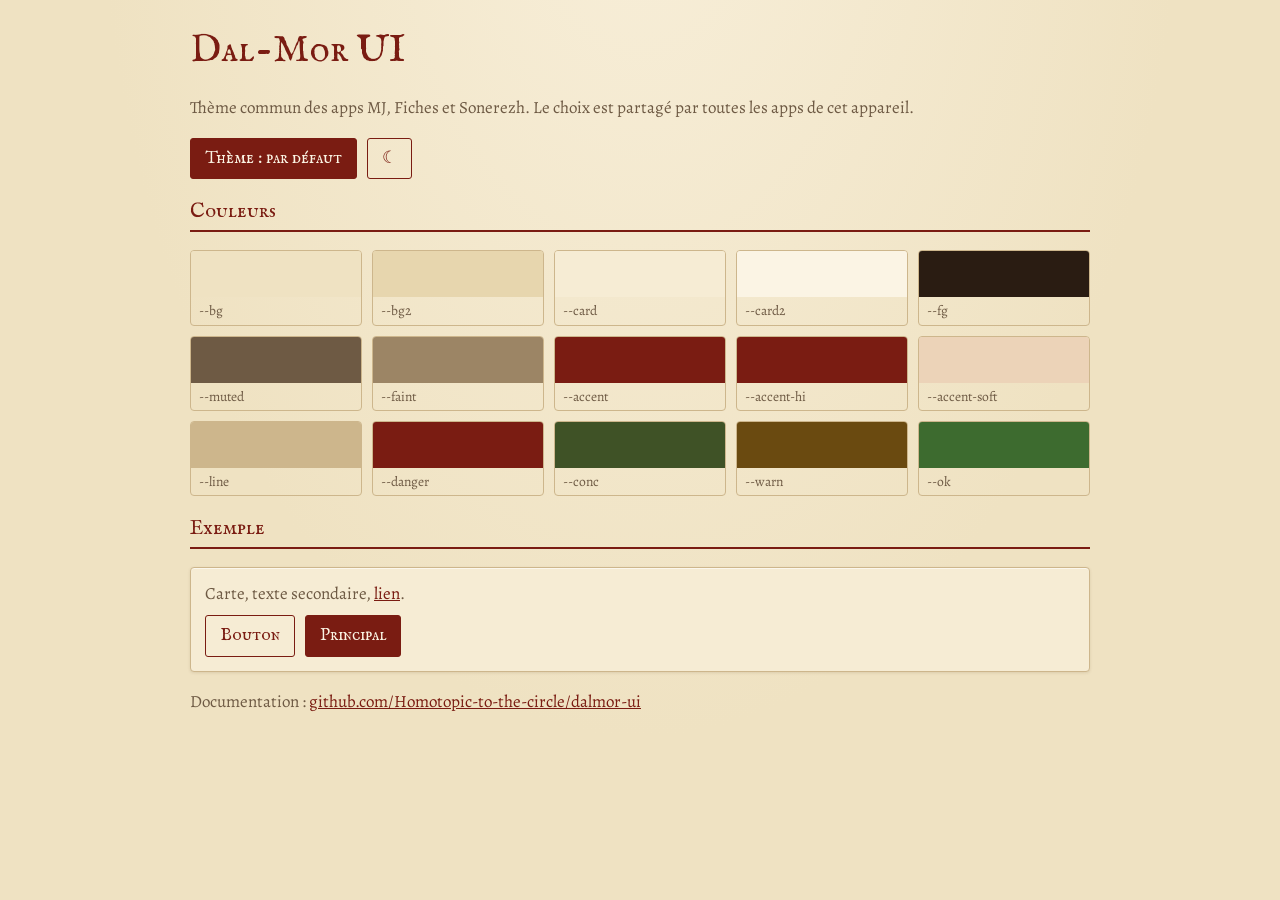
==== index.html @ f4e30fb0 "Dal-Mor UI : thème commun jour / nuit, polices, portail - theme.css : variables communes pour les de" ====
<!doctype html>
<html lang="fr">
<head>
<meta charset="utf-8">
<meta name="viewport" content="width=device-width,initial-scale=1">
<meta name="theme-color" content="#efe2c2">
<script src="theme.js"></script>
<link rel="stylesheet" href="theme.css">
<title>Dal-Mor UI</title>
<style>
body{margin:0;background:var(--bg) var(--page-bg) fixed;color:var(--fg);font:17px/1.4 var(--body)}
main{max-width:900px;margin:0 auto;padding:24px 20px 48px;display:flex;flex-direction:column;gap:18px}
h1,h2{font-family:var(--disp);font-weight:400;color:var(--accent);margin:0}
h1{font-size:2.4rem}
h2{font-size:1.3rem;padding-bottom:4px;border-bottom:2px solid var(--accent)}
p{margin:0;color:var(--muted)}
.card{background:var(--card);border:1px solid var(--line);border-radius:4px;padding:14px;box-shadow:var(--card-sh)}
.row{display:flex;gap:10px;flex-wrap:wrap;align-items:center}
button{font:inherit;font-family:var(--disp);color:var(--accent);background:transparent;border:1px solid var(--accent);border-radius:3px;padding:8px 14px;cursor:pointer}
button.pri{background:var(--accent);color:var(--on-accent)}
.nu{display:grid;grid-template-columns:repeat(auto-fill,minmax(150px,1fr));gap:10px}
.nu div{border:1px solid var(--line);border-radius:4px;overflow:hidden;font-size:.85rem}
.nu i{display:block;height:46px}
.nu span{display:block;padding:4px 8px;color:var(--muted)}
a{color:var(--accent)}
</style>
</head>
<body>
<main>
  <h1>Dal-Mor UI</h1>
  <p>Thème commun des apps MJ, Fiches et Sonerezh. Le choix est partagé par toutes les apps de cet appareil.</p>
  <div class="row"><button class="pri" data-dalmor-theme>Thème</button><button data-dalmor-theme="ico"></button></div>
  <h2>Couleurs</h2>
  <div class="nu" id="nu"></div>
  <h2>Exemple</h2>
  <div class="card"><p>Carte, texte secondaire, <a href="#">lien</a>.</p><div class="row" style="margin-top:10px"><button>Bouton</button><button class="pri">Principal</button></div></div>
  <p>Documentation : <a href="https://github.com/Homotopic-to-the-circle/dalmor-ui">github.com/Homotopic-to-the-circle/dalmor-ui</a></p>
</main>
<script>
document.getElementById('nu').innerHTML=['bg','bg2','card','card2','fg','muted','faint','accent','accent-hi','accent-soft','line','danger','conc','warn','ok']
  .map(function(v){return '<div><i style="background:var(--'+v+')"></i><span>--'+v+'</span></div>'}).join('');
</script>
</body>
</html>
---- theme.css ----
/* ==========================================================================
   Dal-Mor UI — thème commun de toutes les apps (MJ, Fiches, Sonerezh, Portail)
   https://homotopic-to-the-circle.github.io/dalmor-ui/theme.css

   Deux thèmes, mêmes noms de variables :
     html[data-theme="jour"]  parchemin, encre, lie-de-vin   (MJ / Fiches)
     html[data-theme="nuit"]  bleu nuit, or                  (Sonerezh)
   L'attribut est posé par theme.js (à charger AVANT ce fichier, dans <head>).

   RÈGLE : dans les apps, aucune couleur en dur. Toujours var(--…) ci-dessous.
   Une teinte transparente = color-mix(in srgb, var(--accent) 20%, transparent).
   Voir README.md pour la liste et l'usage de chaque variable.
   ========================================================================== */

@font-face{font-family:"IM Fell English SC";font-style:normal;font-weight:400;font-display:swap;src:url(fonts/im-fell-english-sc-latin-400-normal.woff2) format("woff2")}
@font-face{font-family:"Alegreya";font-style:normal;font-weight:400;font-display:swap;src:url(fonts/alegreya-latin-400-normal.woff2) format("woff2")}
@font-face{font-family:"Alegreya";font-style:italic;font-weight:400;font-display:swap;src:url(fonts/alegreya-latin-400-italic.woff2) format("woff2")}
@font-face{font-family:"Alegreya";font-style:normal;font-weight:700;font-display:swap;src:url(fonts/alegreya-latin-700-normal.woff2) format("woff2")}

/* ---------- JOUR (défaut) ---------- */
html[data-theme="jour"]{
  /* surfaces */
  --bg:#efe2c2;            /* fond de page */
  --bg2:#e7d6ae;           /* fond enfoncé (champs dans un panneau, rail de curseur) */
  --card:#f6ecd4;          /* cartes, cadres, panneaux */
  --card2:#fbf4e4;         /* carte surélevée / sélectionnée */
  --page-bg:radial-gradient(ellipse at 50% -20%,#f8efda 0%,#efe2c2 60%);
  --bar-bg:color-mix(in srgb,#efe2c2 92%,transparent); /* barres collantes */
  --tile-a:#fbf4e4;--tile-b:#f3e6c9;          /* dégradé des tuiles / pads */
  --tile-on-a:#fbf4e4;--tile-on-b:#f6e3d0;    /* tuile active */
  /* encre */
  --fg:#2a1c12;--muted:#6e5a44;--faint:#9c8565;
  /* accent = titres, filets, boutons, liens */
  --accent:#7a1c12;--accent-hi:#7a1c12;--accent-soft:#ecd3b8;--on-accent:#fbf4e4;
  --line:#cdb68c;          /* bordures */
  /* états */
  --danger:#7a1c12;--danger-soft:#ecd3b8;
  --conc:#3f5226;--conc-soft:#dfe3c4;
  --warn:#6a4a10;--warn-soft:#f1dfae;
  --ok:#3d6b2f;
  /* effets */
  --ombre:42,28,18;        /* rgba(var(--ombre),.3) pour les ombres portées */
  --card-sh:0 1px 0 rgba(255,255,255,.6) inset,0 1px 3px rgba(80,50,20,.12);
  --glow:rgba(122,28,18,.18);
  --scrim:rgba(42,28,18,.45);
  color-scheme:light;
}

/* ---------- NUIT ---------- */
html[data-theme="nuit"]{
  --bg:#070d1c;--bg2:#0a1224;--card:#0e1830;--card2:#132042;
  --page-bg:radial-gradient(ellipse at 50% -20%,#14234a 0%,#070d1c 60%);
  --bar-bg:rgba(7,13,28,.85);
  --tile-a:#16244a;--tile-b:#0f1a36;
  --tile-on-a:#1a2a52;--tile-on-b:#132042;
  --fg:#ece3cc;--muted:#8a93a9;--faint:#5b6479;
  --accent:#cfa955;--accent-hi:#ecd08a;--accent-soft:rgba(207,169,85,.14);--on-accent:#0a1224;
  --line:rgba(207,169,85,.38);
  --danger:#d06a58;--danger-soft:rgba(208,106,88,.16);
  --conc:#9cc27a;--conc-soft:rgba(156,194,122,.16);
  --warn:#e2b75e;--warn-soft:rgba(226,183,94,.16);
  --ok:#9cc27a;
  --ombre:0,0,0;
  --card-sh:inset 0 0 0 3px var(--card),inset 0 0 0 4px rgba(207,169,85,.16);
  --glow:rgba(236,208,138,.18);
  --scrim:rgba(3,6,14,.72);
  color-scheme:dark;
}

/* polices : identiques partout */
:root{
  --disp:"IM Fell English SC",Georgia,"Times New Roman",serif;  /* titres, boutons */
  --body:"Alegreya",Georgia,"Times New Roman",serif;            /* texte */
}

/* bascule douce : theme.js pose .dalmor-bascule pendant 400 ms */
html.dalmor-bascule,html.dalmor-bascule *,html.dalmor-bascule *::before,html.dalmor-bascule *::after{
  transition:background-color .35s ease,color .35s ease,border-color .35s ease,box-shadow .35s ease,fill .35s ease,stroke .35s ease!important}

/* bouton de thème : <button data-dalmor-theme>Thème</button>  (libellé ajouté)
                     <button data-dalmor-theme="ico"></button>  (icône seule) */
[data-dalmor-theme]:not([data-dalmor-theme="ico"])::after{content:" : jour"}
html[data-theme-choix="nuit"] [data-dalmor-theme]:not([data-dalmor-theme="ico"])::after{content:" : nuit"}
html[data-theme-choix="heure"] [data-dalmor-theme]:not([data-dalmor-theme="ico"])::after{content:" : selon l’heure"}
html:not([data-theme-choix]) [data-dalmor-theme]:not([data-dalmor-theme="ico"])::after{content:" : par défaut"}
[data-dalmor-theme="ico"]::after{content:"☾"}
html[data-theme="nuit"] [data-dalmor-theme="ico"]::after{content:"☀"}
html[data-theme-choix="heure"] [data-dalmor-theme="ico"]::after{content:"◐"}
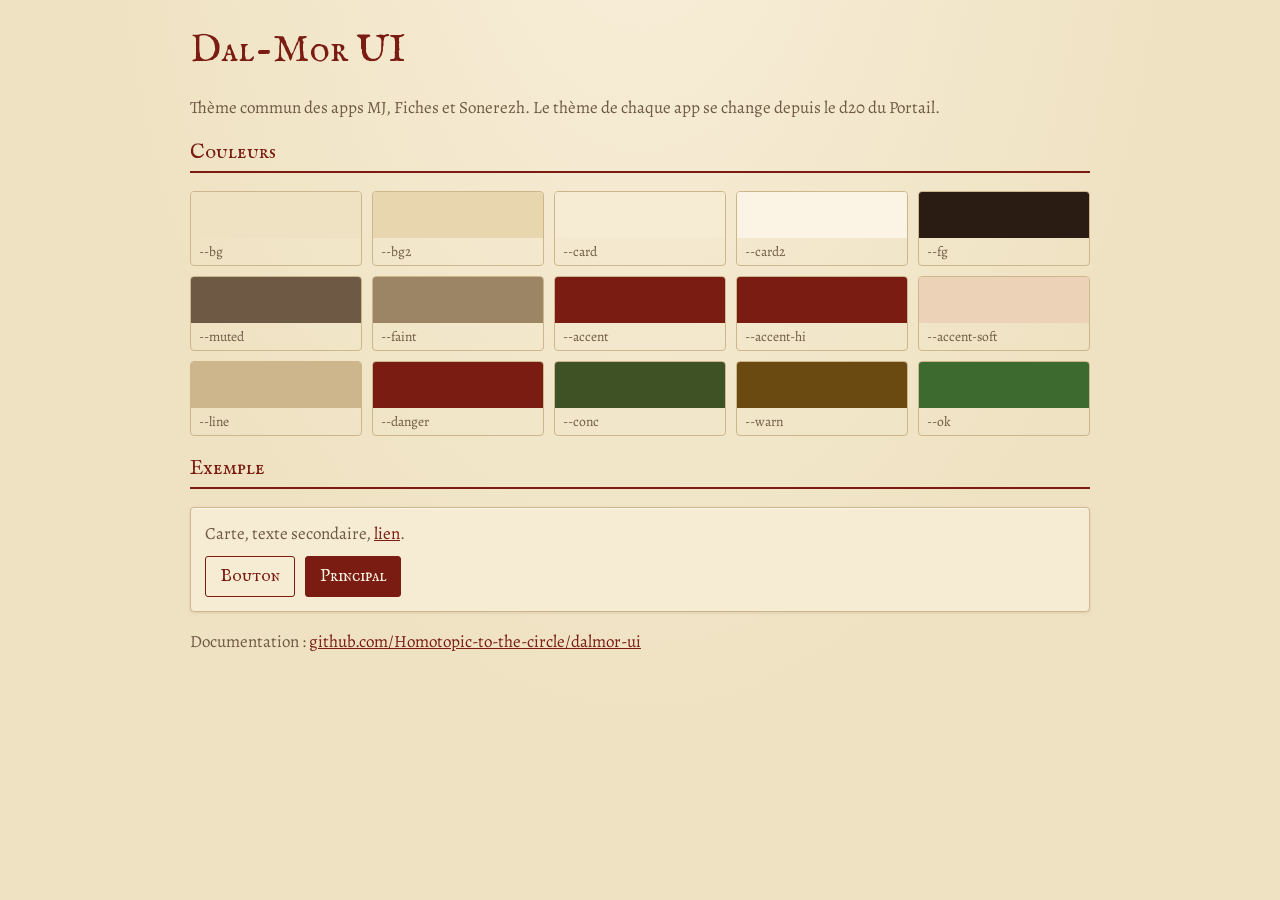
==== commit 434fb2d2: "Thème par app, changé uniquement depuis le d20 du Portail - theme.js : clé localStorage par app (dal" ====
--- a/index.html
+++ b/index.html
@@ -28,8 +28,7 @@
 <body>
 <main>
   <h1>Dal-Mor UI</h1>
-  <p>Thème commun des apps MJ, Fiches et Sonerezh. Le choix est partagé par toutes les apps de cet appareil.</p>
-  <div class="row"><button class="pri" data-dalmor-theme>Thème</button><button data-dalmor-theme="ico"></button></div>
+  <p>Thème commun des apps MJ, Fiches et Sonerezh. Le thème de chaque app se change depuis le d20 du Portail.</p>
   <h2>Couleurs</h2>
   <div class="nu" id="nu"></div>
   <h2>Exemple</h2>
--- a/theme.css
+++ b/theme.css
@@ -76,13 +76,3 @@
 /* bascule douce : theme.js pose .dalmor-bascule pendant 400 ms */
 html.dalmor-bascule,html.dalmor-bascule *,html.dalmor-bascule *::before,html.dalmor-bascule *::after{
   transition:background-color .35s ease,color .35s ease,border-color .35s ease,box-shadow .35s ease,fill .35s ease,stroke .35s ease!important}
-
-/* bouton de thème : <button data-dalmor-theme>Thème</button>  (libellé ajouté)
-                     <button data-dalmor-theme="ico"></button>  (icône seule) */
-[data-dalmor-theme]:not([data-dalmor-theme="ico"])::after{content:" : jour"}
-html[data-theme-choix="nuit"] [data-dalmor-theme]:not([data-dalmor-theme="ico"])::after{content:" : nuit"}
-html[data-theme-choix="heure"] [data-dalmor-theme]:not([data-dalmor-theme="ico"])::after{content:" : selon l’heure"}
-html:not([data-theme-choix]) [data-dalmor-theme]:not([data-dalmor-theme="ico"])::after{content:" : par défaut"}
-[data-dalmor-theme="ico"]::after{content:"☾"}
-html[data-theme="nuit"] [data-dalmor-theme="ico"]::after{content:"☀"}
-html[data-theme-choix="heure"] [data-dalmor-theme="ico"]::after{content:"◐"}
